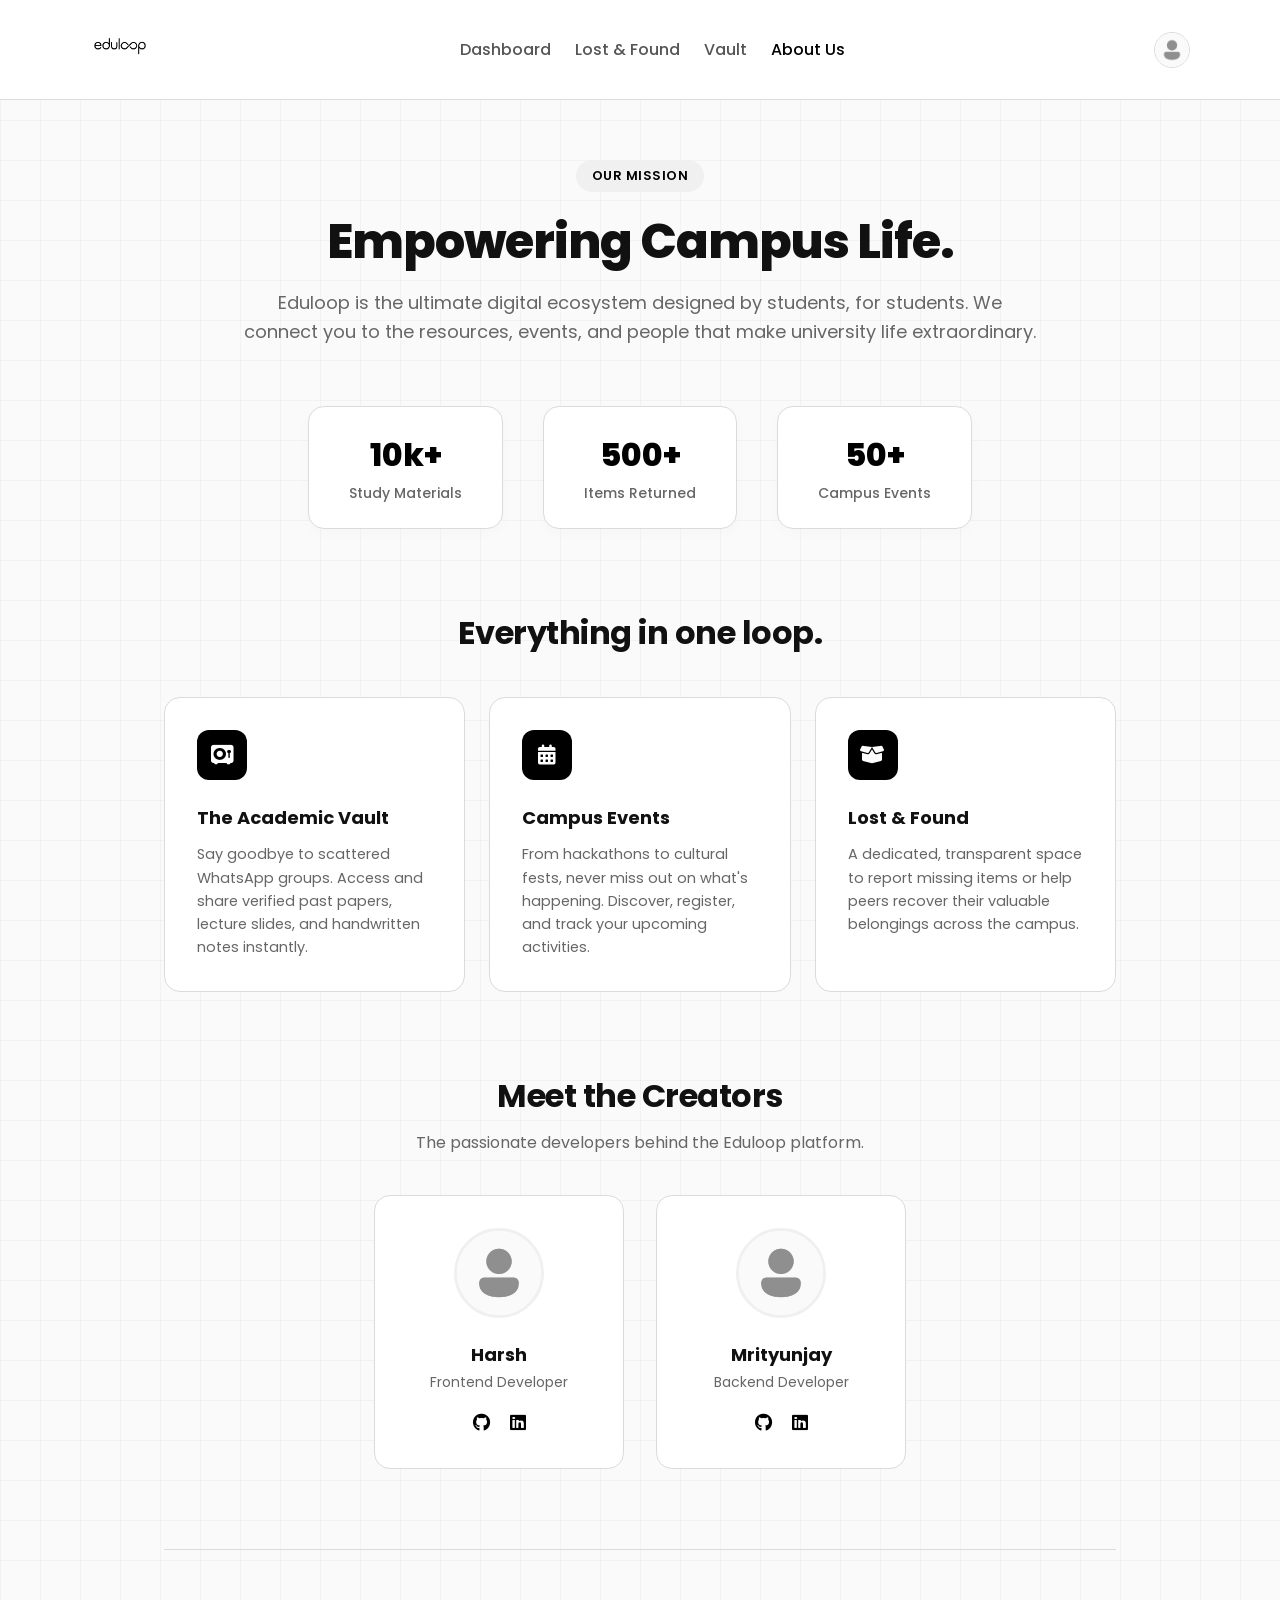
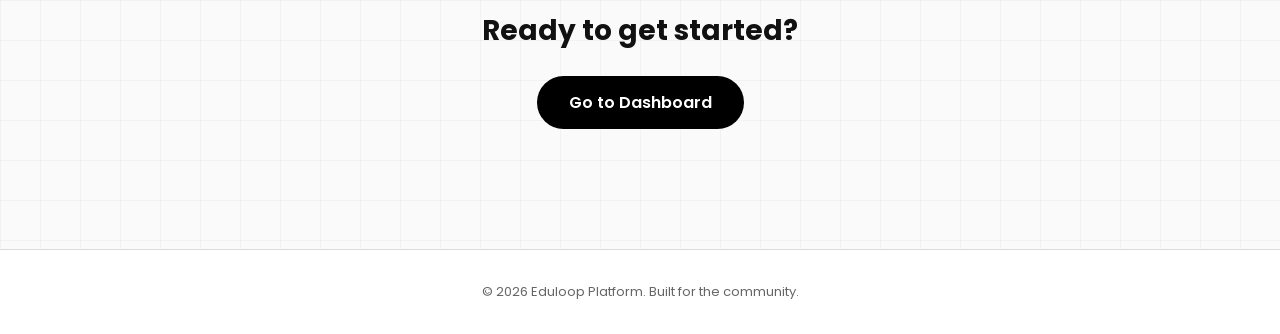
==== about.html @ ebb020ad "first commit" ====
<!DOCTYPE html>
<html lang="en">
<head>
  <meta charset="UTF-8">
  <meta name="viewport" content="width=device-width, initial-scale=1.0">
  <title>Eduloop - About Us</title>
  <link rel="stylesheet" href="https://cdnjs.cloudflare.com/ajax/libs/font-awesome/6.4.0/css/all.min.css">
  <link rel="stylesheet" href="about.css">
  <link rel="shortcut icon" href="assets/loop.png" type="image/x-icon">
</head>
<body class="dashboard-theme">

  <nav class="top-navigation">
    <div class="nav-wrapper">
      <div class="brand-logo"><img width="60px" height="60px" src="../assets/logo.png" alt="Eduloop Logo"></div>
      <div class="nav-links">
        <a href="../homePage/home.html" class="nav-item">Dashboard</a>
        <a href="../lostAndFound/lost-found.html" class="nav-item">Lost & Found</a>
        <a href="../Vault/vault.html" class="nav-item">Vault</a>
        <a href="#" class="nav-item active">About Us</a>
      </div>
      <img src="../assets/profile.png" alt="Profile" class="user-avatar">
    </div>
  </nav>

  <main class="page-layout-wrapper">
    
    <header class="about-hero">
      <div class="hero-badge">Our Mission</div>
      <h1 class="hero-title">Empowering Campus Life.</h1>
      <p class="hero-subtitle">Eduloop is the ultimate digital ecosystem designed by students, for students. We connect you to the resources, events, and people that make university life extraordinary.</p>
    </header>

    <section class="stats-container">
      <div class="stat-box">
        <h3 class="stat-number">10k+</h3>
        <p class="stat-label">Study Materials</p>
      </div>
      <div class="stat-box">
        <h3 class="stat-number">500+</h3>
        <p class="stat-label">Items Returned</p>
      </div>
      <div class="stat-box">
        <h3 class="stat-number">50+</h3>
        <p class="stat-label">Campus Events</p>
      </div>
    </section>

    <section class="pillars-section">
      <h2 class="section-heading">Everything in one loop.</h2>
      <div class="pillars-grid">
        
        <div class="pillar-card">
          <div class="pillar-icon"><i class="fa-solid fa-vault"></i></div>
          <h3 class="pillar-title">The Academic Vault</h3>
          <p class="pillar-desc">Say goodbye to scattered WhatsApp groups. Access and share verified past papers, lecture slides, and handwritten notes instantly.</p>
        </div>

        <div class="pillar-card">
          <div class="pillar-icon"><i class="fa-solid fa-calendar-days"></i></div>
          <h3 class="pillar-title">Campus Events</h3>
          <p class="pillar-desc">From hackathons to cultural fests, never miss out on what's happening. Discover, register, and track your upcoming activities.</p>
        </div>

        <div class="pillar-card">
          <div class="pillar-icon"><i class="fa-solid fa-box-open"></i></div>
          <h3 class="pillar-title">Lost & Found</h3>
          <p class="pillar-desc">A dedicated, transparent space to report missing items or help peers recover their valuable belongings across the campus.</p>
        </div>

      </div>
    </section>

    <section class="team-section">
      <h2 class="section-heading">Meet the Creators</h2>
      <p class="section-subheading">The passionate developers behind the Eduloop platform.</p>
      
      <div class="team-grid">
          <div class="team-card">
            <img src="assets/profile.png" alt="Designer" class="team-avatar">
            <h3 class="team-name">Harsh</h3>
            <p class="team-role">Frontend Developer</p>
            <div class="team-socials">
              <a href="https://github.com/harshkumar4141"><i class="fa-brands fa-github"></i></a>
              <a href="https://www.linkedin.com/in/harshkumar4141/"><i class="fa-brands fa-linkedin"></i></a>
            </div>
          </div>
        <div class="team-card">
          <img src="assets/profile.png" alt="Developer" class="team-avatar">
          <h3 class="team-name">Mrityunjay</h3>
          <p class="team-role">Backend Developer</p>
          <div class="team-socials">
            <a href="https://github.com/mritunjay-rai-gp/"><i class="fa-brands fa-github"></i></a>
            <a href="https://www.linkedin.com/in/mritunjay-rai-gp/"><i class="fa-brands fa-linkedin"></i></a>
          </div>
        </div>

      </div>
    </section>

    <section class="cta-section">
      <h2>Ready to get started?</h2>
      <a href="../homePage/index.html" class="btn-primary">Go to Dashboard</a>
    </section>

  </main>

  <footer class="simple-footer">
    <p>&copy; 2026 Eduloop Platform. Built for the community.</p>
  </footer>

</body>
</html>
---- about.css ----
@import url("https://fonts.googleapis.com/css2?family=Poppins:wght@300;400;500;600;700;800&display=swap");

/* ==========================================================================
   GLOBAL RESETS & THEME (Inherited)
   ========================================================================== */
:root {
  --theme-black: #000000;
  --theme-bg-canvas: #fafafa;
  --theme-text-main: #111111;
  --theme-muted-gray: #666666;
  --theme-border-gray: #dbdbdb;
  --base-font: "Poppins", -apple-system, BlinkMacSystemFont, "Segoe UI", Roboto, sans-serif;
}

* {
  box-sizing: border-box;
  margin: 0;
  padding: 0;
}

body {
  font-family: var(--base-font);
  background-color: var(--theme-bg-canvas);
  color: var(--theme-text-main);
  background-image:
    linear-gradient(to right, rgba(0, 0, 0, 0.03) 1px, transparent 1px),
    linear-gradient(to bottom, rgba(0, 0, 0, 0.03) 1px, transparent 1px);
  background-size: 40px 40px;
}

/* ==========================================================================
   TOP NAVIGATION
   ========================================================================== */
.top-navigation {
  width: 100%;
  background: #ffffff;
  border-bottom: 1px solid var(--theme-border-gray);
  padding: 16px 24px;
  display: flex;
  justify-content: center;
  position: sticky;
  top: 0;
  z-index: 100;
}

.nav-wrapper {
  width: 100%;
  max-width: 1100px;
  display: flex;
  justify-content: space-between;
  align-items: center;
}

.nav-links { display: flex; gap: 24px; }
.nav-links a { text-decoration: none; color: #555; font-weight: 500; transition: color 0.2s; }
.nav-links a:hover, .nav-links a.active { color: var(--theme-black); }

.user-avatar { width: 36px; height: 36px; border-radius: 50%; border: 1px solid var(--theme-border-gray); object-fit: cover; }

/* ==========================================================================
   ABOUT PAGE LAYOUT
   ========================================================================== */
.page-layout-wrapper {
  width: 100%;
  max-width: 1000px;
  margin: 0 auto;
  padding: 60px 24px;
}

/* --- HERO SECTION --- */
.about-hero {
  text-align: center;
  max-width: 800px;
  margin: 0 auto 60px auto;
}

.hero-badge {
  display: inline-block;
  background: #f0f0f0;
  color: var(--theme-black);
  padding: 6px 16px;
  border-radius: 100px;
  font-size: 13px;
  font-weight: 600;
  letter-spacing: 0.5px;
  text-transform: uppercase;
  margin-bottom: 24px;
}

.hero-title {
  font-size: 48px;
  font-weight: 800;
  letter-spacing: -1px;
  margin-bottom: 20px;
  line-height: 1.1;
}

.hero-subtitle {
  font-size: 18px;
  color: var(--theme-muted-gray);
  line-height: 1.6;
}

/* --- STATS SECTION --- */
.stats-container {
  display: flex;
  justify-content: center;
  gap: 40px;
  margin-bottom: 80px;
  flex-wrap: wrap;
}

.stat-box {
  text-align: center;
  background: #ffffff;
  padding: 24px 40px;
  border-radius: 16px;
  border: 1px solid var(--theme-border-gray);
  box-shadow: 0 4px 15px rgba(0,0,0,0.02);
}

.stat-number {
  font-size: 32px;
  font-weight: 800;
  color: var(--theme-black);
  margin-bottom: 4px;
}

.stat-label {
  font-size: 14px;
  color: var(--theme-muted-gray);
  font-weight: 500;
}

/* --- PILLARS / FEATURES SECTION --- */
.pillars-section {
  margin-bottom: 80px;
}

.section-heading {
  font-size: 32px;
  font-weight: 700;
  text-align: center;
  letter-spacing: -0.5px;
  margin-bottom: 40px;
}

.section-subheading {
  text-align: center;
  color: var(--theme-muted-gray);
  margin-top: -30px;
  margin-bottom: 40px;
  font-size: 16px;
}

.pillars-grid {
  display: grid;
  grid-template-columns: repeat(auto-fit, minmax(280px, 1fr));
  gap: 24px;
}

.pillar-card {
  background: #ffffff;
  border: 1px solid var(--theme-border-gray);
  padding: 32px;
  border-radius: 16px;
  transition: transform 0.3s ease, box-shadow 0.3s ease;
}

.pillar-card:hover {
  transform: translateY(-5px);
  box-shadow: 0 12px 30px rgba(0,0,0,0.05);
}

.pillar-icon {
  width: 50px;
  height: 50px;
  background: var(--theme-black);
  color: #ffffff;
  border-radius: 12px;
  display: flex;
  align-items: center;
  justify-content: center;
  font-size: 20px;
  margin-bottom: 24px;
}

.pillar-title {
  font-size: 18px;
  font-weight: 700;
  margin-bottom: 12px;
}

.pillar-desc {
  font-size: 14.5px;
  color: var(--theme-muted-gray);
  line-height: 1.6;
}

/* --- TEAM SECTION --- */
.team-section {
  margin-bottom: 80px;
}

.team-grid {
  display: flex;
  justify-content: center;
  gap: 32px;
  flex-wrap: wrap;
}

.team-card {
  background: #ffffff;
  border: 1px solid var(--theme-border-gray);
  padding: 32px;
  border-radius: 16px;
  text-align: center;
  width: 250px;
}

.team-avatar {
  width: 90px;
  height: 90px;
  border-radius: 50%;
  object-fit: cover;
  margin-bottom: 16px;
  border: 3px solid #f0f0f0;
}

.team-name {
  font-size: 18px;
  font-weight: 700;
  margin-bottom: 4px;
}

.team-role {
  font-size: 14px;
  color: var(--theme-muted-gray);
  margin-bottom: 16px;
}

.team-socials a {
  color: var(--theme-black);
  font-size: 18px;
  margin: 0 8px;
  transition: opacity 0.2s;
}

.team-socials a:hover {
  opacity: 0.6;
}

/* --- CTA & FOOTER --- */
.cta-section {
  text-align: center;
  padding: 60px 0;
  border-top: 1px solid var(--theme-border-gray);
}

.cta-section h2 {
  font-size: 28px;
  margin-bottom: 24px;
}

.btn-primary {
  display: inline-block;
  background: var(--theme-black);
  color: #ffffff;
  text-decoration: none;
  padding: 14px 32px;
  border-radius: 100px;
  font-weight: 600;
  transition: opacity 0.2s;
}

.btn-primary:hover { opacity: 0.8; }

.simple-footer {
  text-align: center;
  padding: 32px 24px;
  color: var(--theme-muted-gray);
  font-size: 13px;
  background: #ffffff;
  border-top: 1px solid var(--theme-border-gray);
}

/* Responsive */
@media (max-width: 768px) {
  .hero-title { font-size: 36px; }
  .stats-container { flex-direction: column; gap: 16px; }
}
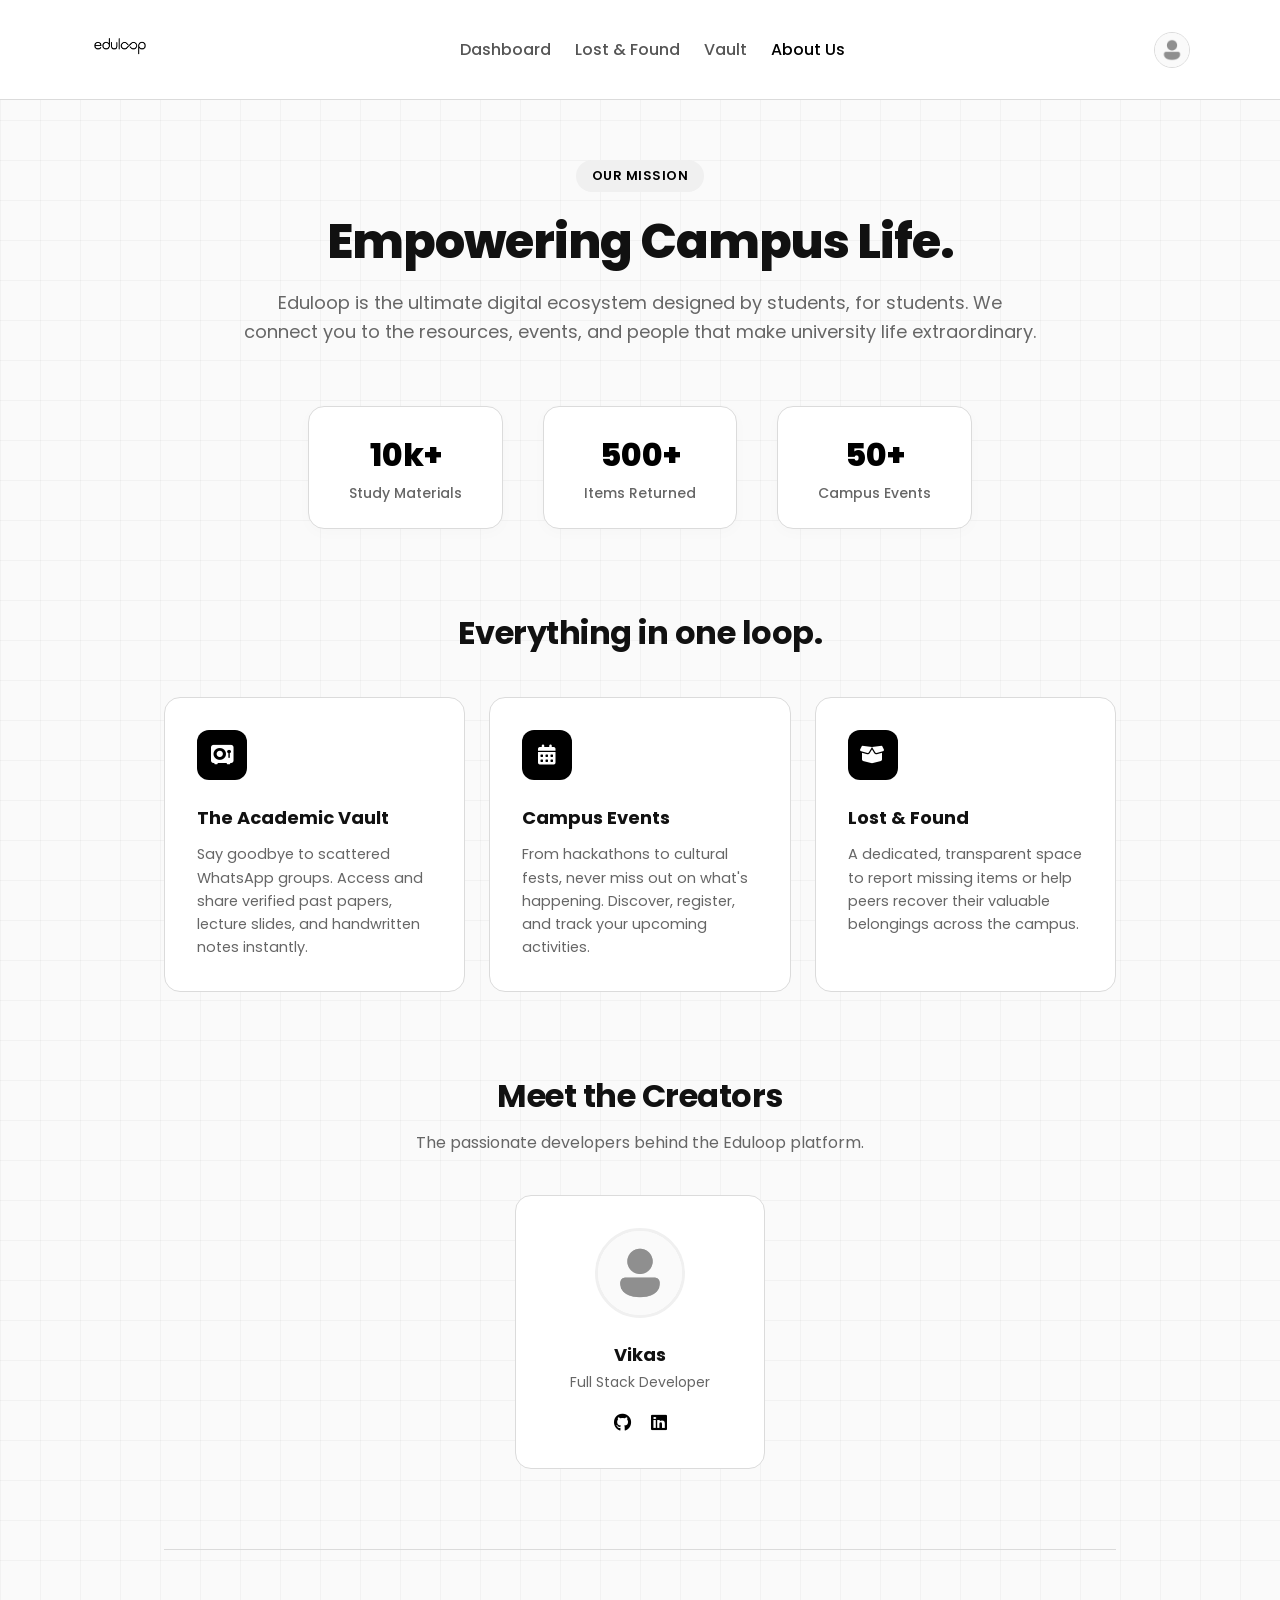
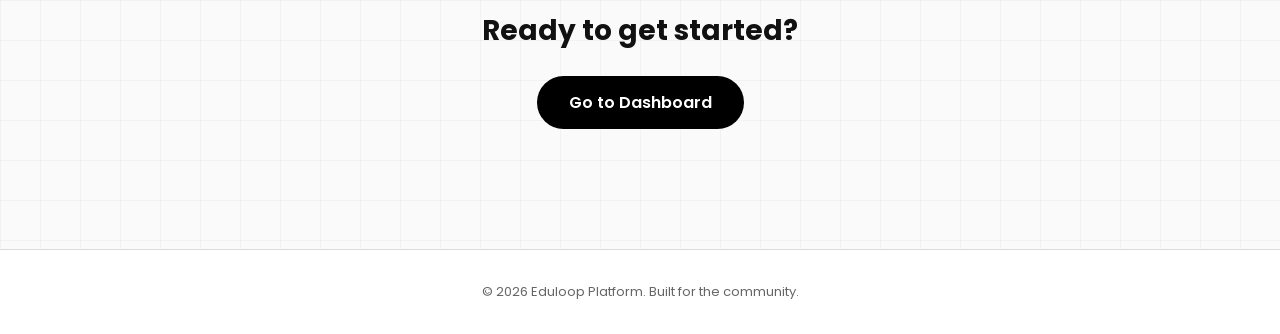
==== commit 0e01f771: "backend connected" ====
--- a/about.html
+++ b/about.html
@@ -78,22 +78,14 @@
       <div class="team-grid">
           <div class="team-card">
             <img src="assets/profile.png" alt="Designer" class="team-avatar">
-            <h3 class="team-name">Harsh</h3>
-            <p class="team-role">Frontend Developer</p>
+            <h3 class="team-name">Vikas</h3>
+            <p class="team-role">Full Stack Developer</p>
             <div class="team-socials">
-              <a href="https://github.com/harshkumar4141"><i class="fa-brands fa-github"></i></a>
-              <a href="https://www.linkedin.com/in/harshkumar4141/"><i class="fa-brands fa-linkedin"></i></a>
+              <a href="https://github.com/vikasyv02/eduloop.git"><i class="fa-brands fa-github"></i></a>
+              <a href="https://www.linkedin.com/in/vikas-yadav-b1807731b"><i class="fa-brands fa-linkedin"></i></a>
             </div>
           </div>
-        <div class="team-card">
-          <img src="assets/profile.png" alt="Developer" class="team-avatar">
-          <h3 class="team-name">Mrityunjay</h3>
-          <p class="team-role">Backend Developer</p>
-          <div class="team-socials">
-            <a href="https://github.com/mritunjay-rai-gp/"><i class="fa-brands fa-github"></i></a>
-            <a href="https://www.linkedin.com/in/mritunjay-rai-gp/"><i class="fa-brands fa-linkedin"></i></a>
-          </div>
-        </div>
+        
 
       </div>
     </section>
